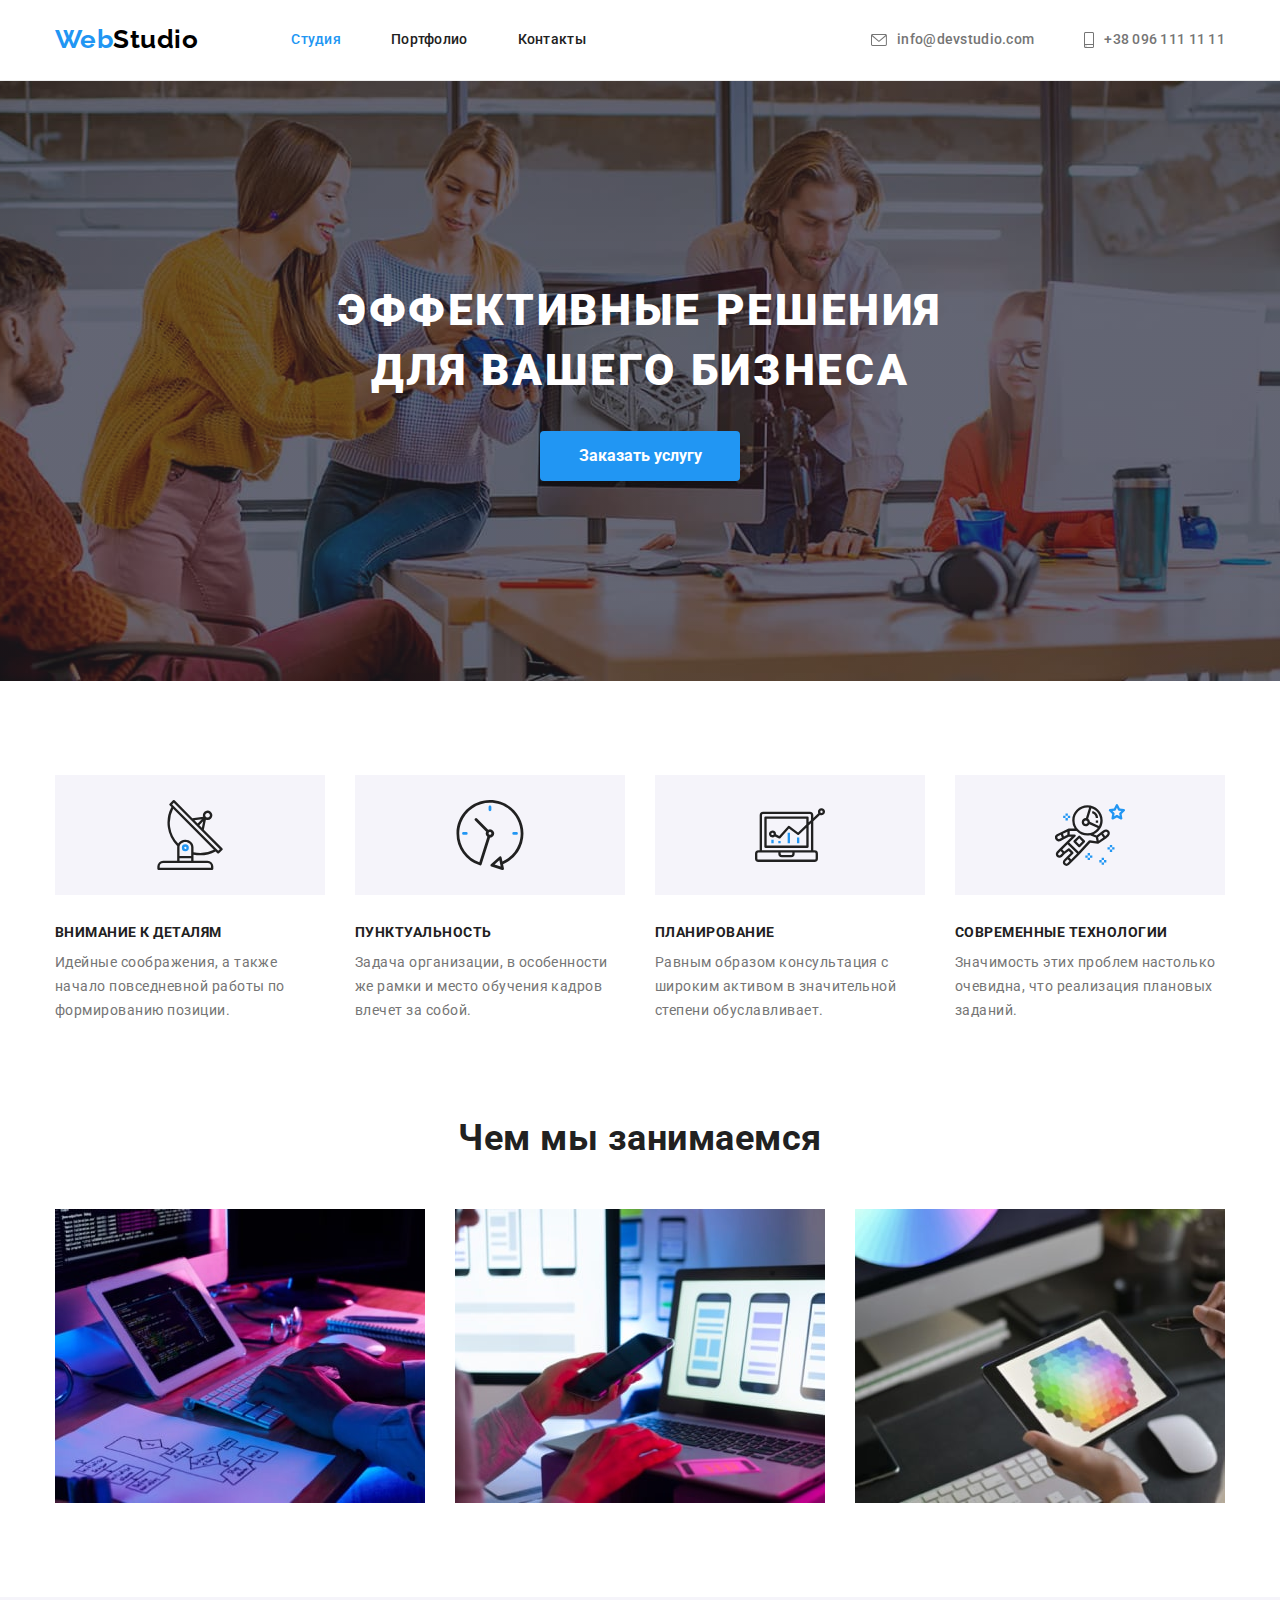
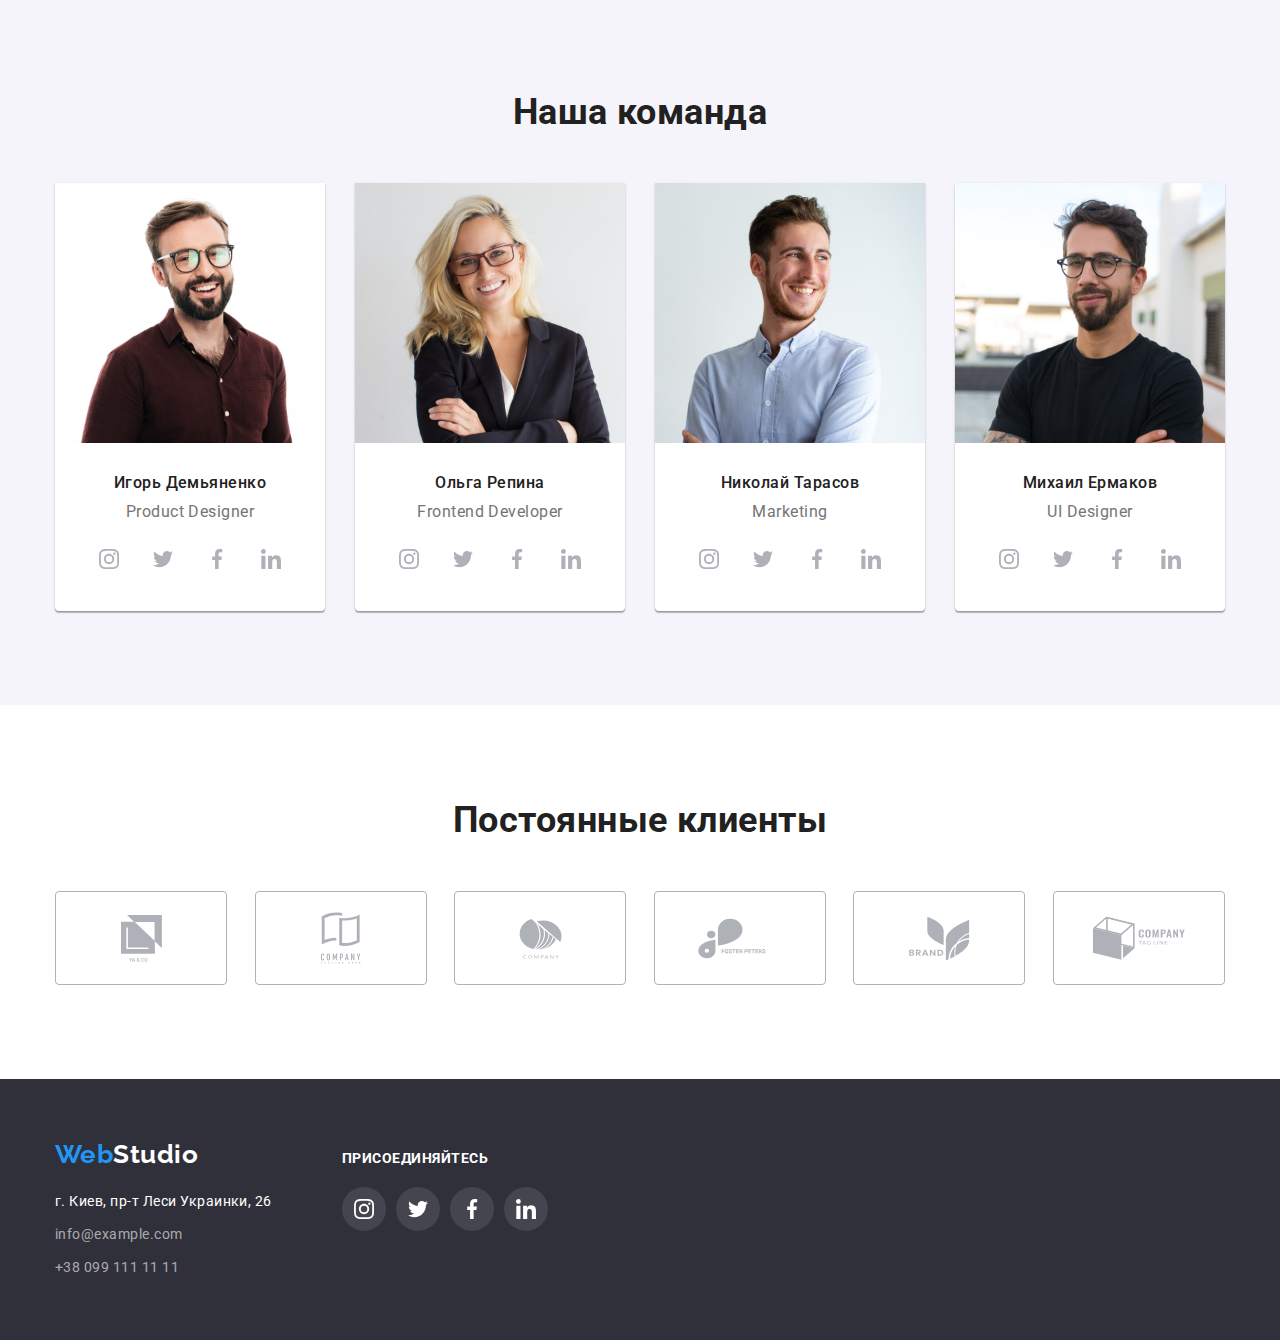
==== index.html @ e4179ab5 "Initial commit" ====
<!DOCTYPE html>
<html lang="ru">
  <head>
    <meta charset="UTF-8" />
    <meta http-equiv="X-UA-Compatible" content="IE=edge" />
    <meta name="viewport" content="width=device-width, initial-scale=1.0" />
    <title>Document</title>
    <link rel="preconnect" href="https://fonts.googleapis.com" />
    <link rel="preconnect" href="https://fonts.gstatic.com" crossorigin />
    <link
      href="https://fonts.googleapis.com/css2?family=Raleway:wght@700&family=Roboto:wght@400;500;700;900&display=swap"
      rel="stylesheet"
    />
    <link
      rel="stylesheet"
      href="https://cdnjs.cloudflare.com/ajax/libs/modern-normalize/1.1.0/modern-normalize.min.css"
    />
    <link rel="stylesheet" href="./css/styles.css" />
  </head>
  <body>
    <header class="page-header">
      <div class="container nav">
        <nav class="main-nav">
          <a class="header-logo logo link" href="./index.html"
            >Web<span class="logo-primary">Studio</span></a
          >
          <ul class="site-nav list">
            <li class="list-item">
              <a class="link current" href="./index.html">Студия</a>
            </li>
            <li class="list-item">
              <a class="link" href="./portfolio.html">Портфолио</a>
            </li>
            <li class="list-item">
              <a class="link" href="">Контакты</a>
            </li>
          </ul>
        </nav>
        <ul class="site-nav list">
          <li class="list-item">
            <a class="link contacts-details" href="mailto:info@devstudio.com">
              <svg class="mail-icon" width="16" height="12">
                <use href="./images/icons.svg#icon-mail"></use></svg
              >info@devstudio.com
            </a>
          </li>
          <li class="list-item">
            <a class="link contacts-details" href="tel:+380961111111">
              <svg class="phone-icon" width="10" height="16">
                <use href="./images/icons.svg#icon-phone"></use></svg
              >+38 096 111 11 11</a
            >
          </li>
        </ul>
      </div>
    </header>
    <main>
      <!-- Герой -->
      <section class="hero">
        <div class="container">
          <h1 class="hero-title">Эффективные решения для вашего бизнеса</h1>
          <button class="button-primary" type="button">Заказать услугу</button>
        </div>
      </section>

      <!-- Особливості -->

      <section class="section">
        <div class="container">
          <h2 class="visually-hidden">Особенности</h2>
          <ul class="feature-list list">
            <li class="section-card">
              <div class="feature-icon-container">
                <svg class="feature-icon" width="70" height="70">
                  <use href="./images/icons.svg#icon-antenna"></use>
                </svg>
              </div>
              <h3 class="title">Внимание к деталям</h3>
              <p class="text">
                Идейные соображения, а также начало повседневной работы по формированию позиции.
              </p>
            </li>
            <li class="section-card">
              <div class="feature-icon-container">
                <svg class="feature-icon" width="70" height="70">
                  <use href="./images/icons.svg#icon-clock"></use>
                </svg>
              </div>
              <h3 class="title">Пунктуальность</h3>
              <p class="text">
                Задача организации, в особенности же рамки и место обучения кадров влечет за собой.
              </p>
            </li>
            <li class="section-card">
              <div class="feature-icon-container">
                <svg class="feature-icon" width="70" height="70">
                  <use href="./images/icons.svg#icon-diagram"></use>
                </svg>
              </div>
              <h3 class="title">Планирование</h3>
              <p class="text">
                Равным образом консультация с широким активом в значительной степени обуславливает.
              </p>
            </li>
            <li class="section-card">
              <div class="feature-icon-container">
                <svg class="feature-icon" width="70" height="70">
                  <use href="./images/icons.svg#icon-astronaut"></use>
                </svg>
              </div>
              <h3 class="title">Современные технологии</h3>
              <p class="text">
                Значимость этих проблем настолько очевидна, что реализация плановых заданий.
              </p>
            </li>
          </ul>
        </div>
      </section>
      <!-- Чим ми займаємося -->
      <section class="section">
        <div class="container">
          <h2 class="section-title">Чем мы занимаемся</h2>
          <ul class="work-list list">
            <li class="section-card">
              <img src="./images/box1.jpg" alt="разработка программного обеспечения" width="370" />
            </li>
            <li class="section-card">
              <img src="./images/box2.jpg" alt="разработка мобильных приложений" width="370" />
            </li>
            <li class="section-card">
              <img src="./images/box3.jpg" alt="дизайн вебсайтов" width="370" />
            </li>
          </ul>
        </div>
      </section>
      <!-- Наша команда -->
      <section class="section team-section">
        <div class="container">
          <h2 class="section-title">Наша команда</h2>
          <ul class="team-list list card">
            <li class="section-card card-set">
              <img src="./images/img1.jpg" alt="фото дизайнера" width="270" />
              <h3 class="title">Игорь Демьяненко</h3>
              <p class="text" lang="en">Product Designer</p>
              <ul class="social-media list">
                <li class="social-media-item">
                  <a
                    class="social-media-link"
                    href=""
                    target="_blank"
                    rel="noopener noreferrer"
                    aria-label="instagram"
                  >
                    <svg class="social-media-icon" width="20" height="20">
                      <use href="./images/icons.svg#icon-instagram"></use>
                    </svg>
                  </a>
                </li>
                <li class="social-media-item">
                  <a
                    class="social-media-link"
                    href=""
                    target="_blank"
                    rel="noopener noreferrer"
                    aria-label="twitter"
                  >
                    <svg class="social-media-icon" width="20" height="20">
                      <use href="./images/icons.svg#icon-twitter"></use>
                    </svg>
                  </a>
                </li>
                <li class="social-media-item">
                  <a
                    class="social-media-link"
                    href=""
                    target="_blank"
                    rel="noopener noreferrer"
                    aria-label="facebook"
                  >
                    <svg class="social-media-icon" width="20" height="20">
                      <use href="./images/icons.svg#icon-facebook"></use>
                    </svg>
                  </a>
                </li>
                <li class="social-media-item">
                  <a
                    class="social-media-link"
                    href=""
                    target="_blank"
                    rel="noopener noreferrer"
                    aria-label="linkedin"
                  >
                    <svg class="social-media-icon" width="20" height="20">
                      <use href="./images/icons.svg#icon-linkedin"></use>
                    </svg>
                  </a>
                </li>
              </ul>
            </li>
            <li class="section-card card-set">
              <img src="./images/img2.jpg" alt="фото фронтенд-разработчика" width="270" />
              <h3 class="title">Ольга Репина</h3>
              <p class="text" lang="en">Frontend Developer</p>
              <ul class="social-media list">
                <li class="social-media-item">
                  <a
                    class="social-media-link"
                    href=""
                    target="_blank"
                    rel="noopener noreferrer"
                    aria-label="instagram"
                  >
                    <svg class="social-media-icon" width="20" height="20">
                      <use href="./images/icons.svg#icon-instagram"></use>
                    </svg>
                  </a>
                </li>
                <li class="social-media-item">
                  <a
                    class="social-media-link"
                    href=""
                    target="_blank"
                    rel="noopener noreferrer"
                    aria-label="twitter"
                  >
                    <svg class="social-media-icon" width="20" height="20">
                      <use href="./images/icons.svg#icon-twitter"></use>
                    </svg>
                  </a>
                </li>
                <li class="social-media-item">
                  <a
                    class="social-media-link"
                    href=""
                    target="_blank"
                    rel="noopener noreferrer"
                    aria-label="facebook"
                  >
                    <svg class="social-media-icon" width="20" height="20">
                      <use href="./images/icons.svg#icon-facebook"></use>
                    </svg>
                  </a>
                </li>
                <li class="social-media-item">
                  <a
                    class="social-media-link"
                    href=""
                    target="_blank"
                    rel="noopener noreferrer"
                    aria-label="linkedin"
                  >
                    <svg class="social-media-icon" width="20" height="20">
                      <use href="./images/icons.svg#icon-linkedin"></use>
                    </svg>
                  </a>
                </li>
              </ul>
            </li>
            <li class="section-card card-set">
              <img src="./images/img3.jpg" alt="фото маркетолога" width="270" />
              <h3 class="title">Николай Тарасов</h3>
              <p class="text" lang="en">Marketing</p>
              <ul class="social-media list">
                <li class="social-media-item">
                  <a
                    class="social-media-link"
                    href=""
                    target="_blank"
                    rel="noopener noreferrer"
                    aria-label="instagram"
                  >
                    <svg class="social-media-icon" width="20" height="20">
                      <use href="./images/icons.svg#icon-instagram"></use>
                    </svg>
                  </a>
                </li>
                <li class="social-media-item">
                  <a
                    class="social-media-link"
                    href=""
                    target="_blank"
                    rel="noopener noreferrer"
                    aria-label="twitter"
                  >
                    <svg class="social-media-icon" width="20" height="20">
                      <use href="./images/icons.svg#icon-twitter"></use>
                    </svg>
                  </a>
                </li>
                <li class="social-media-item">
                  <a
                    class="social-media-link"
                    href=""
                    target="_blank"
                    rel="noopener noreferrer"
                    aria-label="facebook"
                  >
                    <svg class="social-media-icon" width="20" height="20">
                      <use href="./images/icons.svg#icon-facebook"></use>
                    </svg>
                  </a>
                </li>
                <li class="social-media-item">
                  <a
                    class="social-media-link"
                    href=""
                    target="_blank"
                    rel="noopener noreferrer"
                    aria-label="linkedin"
                  >
                    <svg class="social-media-icon" width="20" height="20">
                      <use href="./images/icons.svg#icon-linkedin"></use>
                    </svg>
                  </a>
                </li>
              </ul>
            </li>
            <li class="section-card card-set">
              <img
                src="./images/img4.jpg"
                alt="фото дизайнера пользовательского интерфейса"
                width="270"
              />
              <h3 class="title">Михаил Ермаков</h3>
              <p class="text" lang="en">UI Designer</p>
              <ul class="social-media list">
                <li class="social-media-item">
                  <a
                    class="social-media-link"
                    href=""
                    target="_blank"
                    rel="noopener noreferrer"
                    aria-label="instagram"
                  >
                    <svg class="social-media-icon" width="20" height="20">
                      <use href="./images/icons.svg#icon-instagram"></use>
                    </svg>
                  </a>
                </li>
                <li class="social-media-item">
                  <a
                    class="social-media-link"
                    href=""
                    target="_blank"
                    rel="noopener noreferrer"
                    aria-label="twitter"
                  >
                    <svg class="social-media-icon" width="20" height="20">
                      <use href="./images/icons.svg#icon-twitter"></use>
                    </svg>
                  </a>
                </li>
                <li class="social-media-item">
                  <a
                    class="social-media-link"
                    href=""
                    target="_blank"
                    rel="noopener noreferrer"
                    aria-label="facebook"
                  >
                    <svg class="social-media-icon" width="20" height="20">
                      <use href="./images/icons.svg#icon-facebook"></use>
                    </svg>
                  </a>
                </li>
                <li class="social-media-item">
                  <a
                    class="social-media-link"
                    href=""
                    target="_blank"
                    rel="noopener noreferrer"
                    aria-label="linkedin"
                  >
                    <svg class="social-media-icon" width="20" height="20">
                      <use href="./images/icons.svg#icon-linkedin"></use>
                    </svg>
                  </a>
                </li>
              </ul>
            </li>
          </ul>
        </div>
      </section>
      <!-- Постійні клієнти -->
      <section class="section">
        <div class="container">
          <h2 class="section-title">Постоянные клиенты</h2>
          <ul class="client-list list">
            <li class="client-group">
              <a
                class="client-link"
                href=""
                target="_blank"
                rel="noopener noreferrer"
                aria-label="first client"
              >
                <svg class="client-icon" width="41" height="47">
                  <use href="./images/icons.svg#icon-group"></use>
                </svg>
              </a>
            </li>
            <li class="client-group">
              <a
                class="client-link"
                href=""
                target="_blank"
                rel="noopener noreferrer"
                aria-label="first client"
              >
                <svg class="client-icon" width="40" height="52">
                  <use href="./images/icons.svg#icon-group-1"></use>
                </svg>
              </a>
            </li>
            <li class="client-group">
              <a
                class="client-link"
                href=""
                target="_blank"
                rel="noopener noreferrer"
                aria-label="first client"
              >
                <svg class="client-icon" width="43" height="41">
                  <use href="./images/icons.svg#icon-group-2"></use>
                </svg>
              </a>
            </li>
            <li class="client-group">
              <a
                class="client-link"
                href=""
                target="_blank"
                rel="noopener noreferrer"
                aria-label="first client"
              >
                <svg class="client-icon" width="84" height="41">
                  <use href="./images/icons.svg#icon-group-3"></use>
                </svg>
              </a>
            </li>
            <li class="client-group">
              <a
                class="client-link"
                href=""
                target="_blank"
                rel="noopener noreferrer"
                aria-label="first client"
              >
                <svg class="client-icon" width="63" height="45">
                  <use href="./images/icons.svg#icon-group-4"></use>
                </svg>
              </a>
            </li>
            <li class="client-group">
              <a
                class="client-link"
                href=""
                target="_blank"
                rel="noopener noreferrer"
                aria-label="first client"
              >
                <svg class="client-icon" width="94" height="44">
                  <use href="./images/icons.svg#icon-group-5"></use>
                </svg>
              </a>
            </li>
          </ul>
        </div>
      </section>
    </main>
    <footer class="contacts">
      <div class="container">
        <div class="contacts-group">
          <div class="contacts-adress">
            <a class="logo link" href="./index.html"
              >Web<span class="logo-secondary">Studio</span></a
            >
            <address class="contacts-list">
              <ul class="list">
                <li class="list-item">
                  <a class="address-link link" href="">г. Киев, пр-т Леси Украинки, 26</a>
                </li>
                <li class="list-item">
                  <a class="contacts-details link" href="mailto:info@example.com"
                    >info@example.com</a
                  >
                </li>
                <li class="list-item">
                  <a class="contacts-details link" href="tel:+380991111111">+38 099 111 11 11</a>
                </li>
              </ul>
            </address>
          </div>
          <div class="contacts-media">
            <p class="contacts-media-text">присоединяйтесь</p>
            <ul class="contacts-social-media list">
              <li class="social-media-item">
                <a
                  class="contacts-media-link"
                  href=""
                  target="_blank"
                  rel="noopener noreferrer"
                  aria-label="instagram"
                >
                  <svg class="contacts-media-icon" width="20" height="20">
                    <use href="./images/icons.svg#icon-instagram"></use>
                  </svg>
                </a>
              </li>
              <li class="social-media-item">
                <a
                  class="contacts-media-link"
                  href=""
                  target="_blank"
                  rel="noopener noreferrer"
                  aria-label="twitter"
                >
                  <svg class="contacts-media-icon" width="20" height="20">
                    <use href="./images/icons.svg#icon-twitter"></use>
                  </svg>
                </a>
              </li>
              <li class="social-media-item">
                <a
                  class="contacts-media-link"
                  href=""
                  target="_blank"
                  rel="noopener noreferrer"
                  aria-label="facebook"
                >
                  <svg class="contacts-media-icon" width="20" height="20">
                    <use href="./images/icons.svg#icon-facebook"></use>
                  </svg>
                </a>
              </li>
              <li class="social-media-item">
                <a
                  class="contacts-media-link"
                  href=""
                  target="_blank"
                  rel="noopener noreferrer"
                  aria-label="linkedin"
                >
                  <svg class="contacts-media-icon" width="20" height="20">
                    <use href="./images/icons.svg#icon-linkedin"></use>
                  </svg>
                </a>
              </li>
            </ul>
          </div>
        </div>
      </div>
    </footer>
  </body>
</html>
---- css/styles.css ----
:root {
  --primary-text-color: #757575;
  --first-logo-color: #000000;
  --title-text-color: #212121;
  --accent-color: #2196f3;
  --title-bg-color: #2f303a;
  --bg-image: #c4c4c4;
  --primary-bg-color: #f5f4fa;
  --primary-white-color: #ffffff;
  --contacts-color: rgba(255, 255, 255, 0.6);
  --border-color: #eeeeee;
  --container-color: #ececec;
  --icon-color: #afb1b8;
  --item: 3;
  --indent: 30px;
}
body {
  color: var(--primary-text-color);

  font-family: Roboto, sans-serif;
  letter-spacing: 0.03em;
}
img {
  display: block;
  max-width: 100%;
  height: auto;
}
/* common styles */

.container {
  width: 1200px;
  margin: 0 auto;
  padding: 0 15px;
}
h1,
h2,
h3,
p {
  margin: 0;
}

.list {
  margin: 0;
  padding: 0;
  list-style: none;
}
.link {
  text-decoration: none;
}
.visually-hidden {
  position: absolute;
  white-space: nowrap;
  width: 1px;
  height: 1px;
  overflow: hidden;
  border: 0;
  padding: 0;
  clip: rect(0 0 0 0);
  clip-path: inset(50%);
  margin: -1px;
}
.card {
  display: flex;
  flex-wrap: wrap;
  margin: calc(-1 * var(--indent) / 2);
}
.card-set {
  flex-basis: calc((100% - var(--indent) * var(--item)) / var(--item));
  margin: calc(var(--indent) / 2);
}
/* index.html */

.page-header {
  border-bottom: 1px solid var(--container-color);
}
.nav {
  display: flex;
  align-items: center;
}
.nav > .site-nav {
  margin-left: auto;
}
.main-nav {
  display: flex;
  align-items: center;
}
.logo {
  color: var(--accent-color);

  font-family: 'Raleway';
  font-weight: 700;
  font-size: 26px;
  line-height: 1.19;
}
.header-logo {
  margin-right: 93px;
  padding-top: 24px;
  padding-bottom: 25px;
}
.logo-primary {
  color: var(--first-logo-color);
}
.site-nav.list {
  display: flex;
}
.site-nav .list-item:not(:last-child) {
  margin-right: 50px;
}
.site-nav .link {
  display: flex;
  justify-content: center;
  align-items: center;

  padding-top: 32px;
  padding-bottom: 32px;

  color: var(--title-text-color);

  font-weight: 500;
  font-size: 14px;
  line-height: 1.14;
  letter-spacing: 0.02em;
}
.site-nav .contacts-details {
  color: var(--primary-text-color);
}
.mail-icon,
.phone-icon {
  margin-right: 10px;
  fill: currentColor;
}
.site-nav .link:hover,
.site-nav .link:focus {
  color: var(--accent-color);
}
.site-nav .link.current {
  color: var(--accent-color);
}

/* Hero */

.hero {
  max-width: 1600px;
  height: 600px;
  margin-right: auto;
  margin-left: auto;
  padding-top: 200px;
  padding-bottom: 200px;

  background-color: var(--bg-image);
  background-image: linear-gradient(rgba(47, 48, 58, 0.4), rgba(47, 48, 58, 0.4)),
    url('../images/img-hero.jpg');
  background-position: center;
}
.hero-title {
  max-width: 696px;
  margin: 0 auto 30px;

  color: var(--primary-white-color);

  font-weight: 900;
  font-size: 44px;
  line-height: 1.36;
  letter-spacing: 0.06em;
  text-transform: uppercase;
  text-align: center;
}
.button-primary {
  display: block;
  margin: 0 auto;

  border-radius: 4px;
  border: none;
  min-width: 200px;
  padding: 10px 32px;
  box-shadow: 0px 4px 4px rgba(0, 0, 0, 0.15);

  color: var(--primary-white-color);
  background-color: var(--accent-color);

  font-family: inherit;
  font-weight: 700;
  font-size: 16px;
  line-height: 1.88;
  cursor: pointer;
}
.button-primary:hover,
.button-primary:focus {
  color: var(--contacts-color);
}

/* Features */

.feature-list.list {
  display: flex;
}
.feature-list > .section-card:not(:last-child) {
  margin-right: 30px;
}
.feature-icon-container {
  width: 270px;
  height: 120px;
  display: flex;
  justify-content: center;
  align-items: center;

  margin-bottom: 30px;

  background-color: var(--primary-bg-color);
}
.feature-list .title {
  margin-bottom: 10px;

  color: var(--title-text-color);

  font-size: 14px;
  line-height: 1.14;
  text-transform: uppercase;
}
.feature-list .text {
  font-size: 14px;
  line-height: 1.71;
}

/* Section */

.section {
  padding-top: 94px;
  padding-bottom: 94px;
}
.section:nth-of-type(3n) {
  padding-top: 0;
}
.work-list > .section-card:not(:last-child) {
  margin-right: 30px;
}
.section-title {
  margin-bottom: 50px;

  color: var(--title-text-color);

  font-size: 36px;
  line-height: 1.17;
  text-align: center;
}
.work-list {
  display: flex;
}

/* Our Team */

.team-section {
  background-color: var(--primary-bg-color);
}
.team-list {
  --item: 4;
}
.team-list .section-card {
  border-radius: 0px 0px 4px 4px;
  box-shadow: 0px 1px 3px rgba(0, 0, 0, 0.12), 0px 1px 1px rgba(0, 0, 0, 0.14),
    0px 2px 1px rgba(0, 0, 0, 0.2);

  background-color: var(--primary-white-color);

  text-align: center;
}
.team-list .title {
  margin-top: 30px;
  margin-bottom: 10px;

  color: var(--title-text-color);

  font-weight: 500;
  font-size: 16px;
  line-height: 1.19;
}
.team-list .text {
  margin-bottom: 16px;

  font-size: 16px;
  line-height: 1.19;
}
.social-media {
  display: flex;
  justify-content: center;

  padding-bottom: 30px;
}
.social-media-item:not(:last-child) {
  margin-right: 10px;
}
.social-media-link {
  display: flex;
  justify-content: center;
  align-items: center;

  width: 44px;
  height: 44px;
  background-color: var(--primary-white-color);
  color: var(--icon-color);
  border-radius: 50%;
}
.social-media-link:hover,
.social-media-link:focus {
  color: var(--primary-white-color);
  background-color: var(--accent-color);
}
.social-media-icon {
  fill: currentColor;
}

/* Clients */

.client-list {
  display: flex;
  align-items: center;
  justify-content: space-between;
}
.client-group {
  border: 1px solid var(--icon-color);
  border-radius: 4px;
}
.client-link {
  display: flex;
  justify-content: center;
  align-items: center;

  width: 170px;
  height: 92px;
  color: var(--icon-color);
}
.client-icon {
  fill: currentColor;
}
.client-group:hover,
.client-group:focus {
  border: 1px solid var(--accent-color);
}
.client-link:hover .client-icon,
.client-link:focus .client-icon {
  fill: var(--accent-color);
}

/* Contacts */

.contacts {
  padding-top: 60px;
  padding-bottom: 60px;
  background-color: var(--title-bg-color);
}
.contacts-group {
  display: inline-flex;
  align-items: baseline;
}
.contacts-adress {
  margin-right: 70px;
}
.contacts-media-text {
  margin-bottom: 20px;

  font-weight: 700;
  font-size: 14px;
  line-height: 1.14;
  text-transform: uppercase;

  color: var(--primary-white-color);
}
.contacts-social-media {
  display: flex;
  justify-content: center;
}
.contacts-media-link {
  display: flex;
  justify-content: center;
  align-items: center;

  width: 44px;
  height: 44px;
  background-color: rgba(255, 255, 255, 0.1);
  color: var(--primary-white-color);
  border-radius: 50%;
}
.contacts-media-link:hover,
.contacts-media-link:focus {
  color: var(--primary-white-color);
  background-color: var(--accent-color);
}
.contacts-media-icon {
  fill: currentColor;
}
.logo-secondary {
  color: var(--primary-white-color);
}

.contacts-list {
  margin-top: 20px;
}
.contacts-list .list-item:not(:last-child) {
  margin-bottom: 9px;
}
.contacts .address-link {
  color: var(--primary-white-color);

  font-style: normal;
  font-size: 14px;
  line-height: 1.71;
}

.contacts .contacts-details {
  color: var(--contacts-color);
  font-style: normal;
  font-size: 14px;
  line-height: 1.71;
}

.contacts .contacts-details:hover,
.contacts .address-link:hover,
.contacts .contacts-details:focus,
.contacts .address-link:focus {
  color: var(--accent-color);
}

/* Portfolio */

/* Buttons */
.section-btn {
  display: flex;
  margin-right: auto;
  margin-left: auto;
  margin-bottom: 50px;
}
.section-btn > .list-btn:not(:last-child) {
  margin-right: 8px;
}
.section-btn > .list-btn:first-child {
  margin-left: auto;
}
.section-btn > .list-btn:last-child {
  margin-right: auto;
}
.button {
  border-radius: 4px;
  border: none;
  padding: 6px 22px;

  color: var(--title-text-color);
  background-color: var(--primary-bg-color);

  font-family: inherit;
  font-weight: 500;
  font-size: 16px;
  line-height: 1.63;
  text-align: center;
  cursor: pointer;
}
.button:hover,
.button:focus {
  color: var(--primary-white-color);
  background-color: var(--accent-color);
  box-shadow: 0px 4px 4px rgba(0, 0, 0, 0.25);
}
.current-button {
  background-color: var(--accent-color);
  color: var(--primary-white-color);
}
/* Exemples */

.exemples .item {
  display: block;
}
.exemples .item:hover,
.exemples .item:focus {
  box-shadow: 0px 1px 1px rgba(0, 0, 0, 0.12), 0px 4px 4px rgba(0, 0, 0, 0.06),
    1px 4px 6px rgba(0, 0, 0, 0.16);
}
.exemples-content {
  padding: 20px 24px;

  border: 1px solid var(--border-color);
  border-top: none;
}
.exemples .title {
  margin-bottom: 4px;

  color: var(--title-text-color);

  font-size: 18px;
  line-height: 2;
  letter-spacing: 0.06em;
}
.exemples .title:hover,
.exemples .text:hover {
  color: var(--accent-color);
}
.exemples .text {
  color: var(--primary-text-color);

  font-size: 16px;
  line-height: 1.88;
}
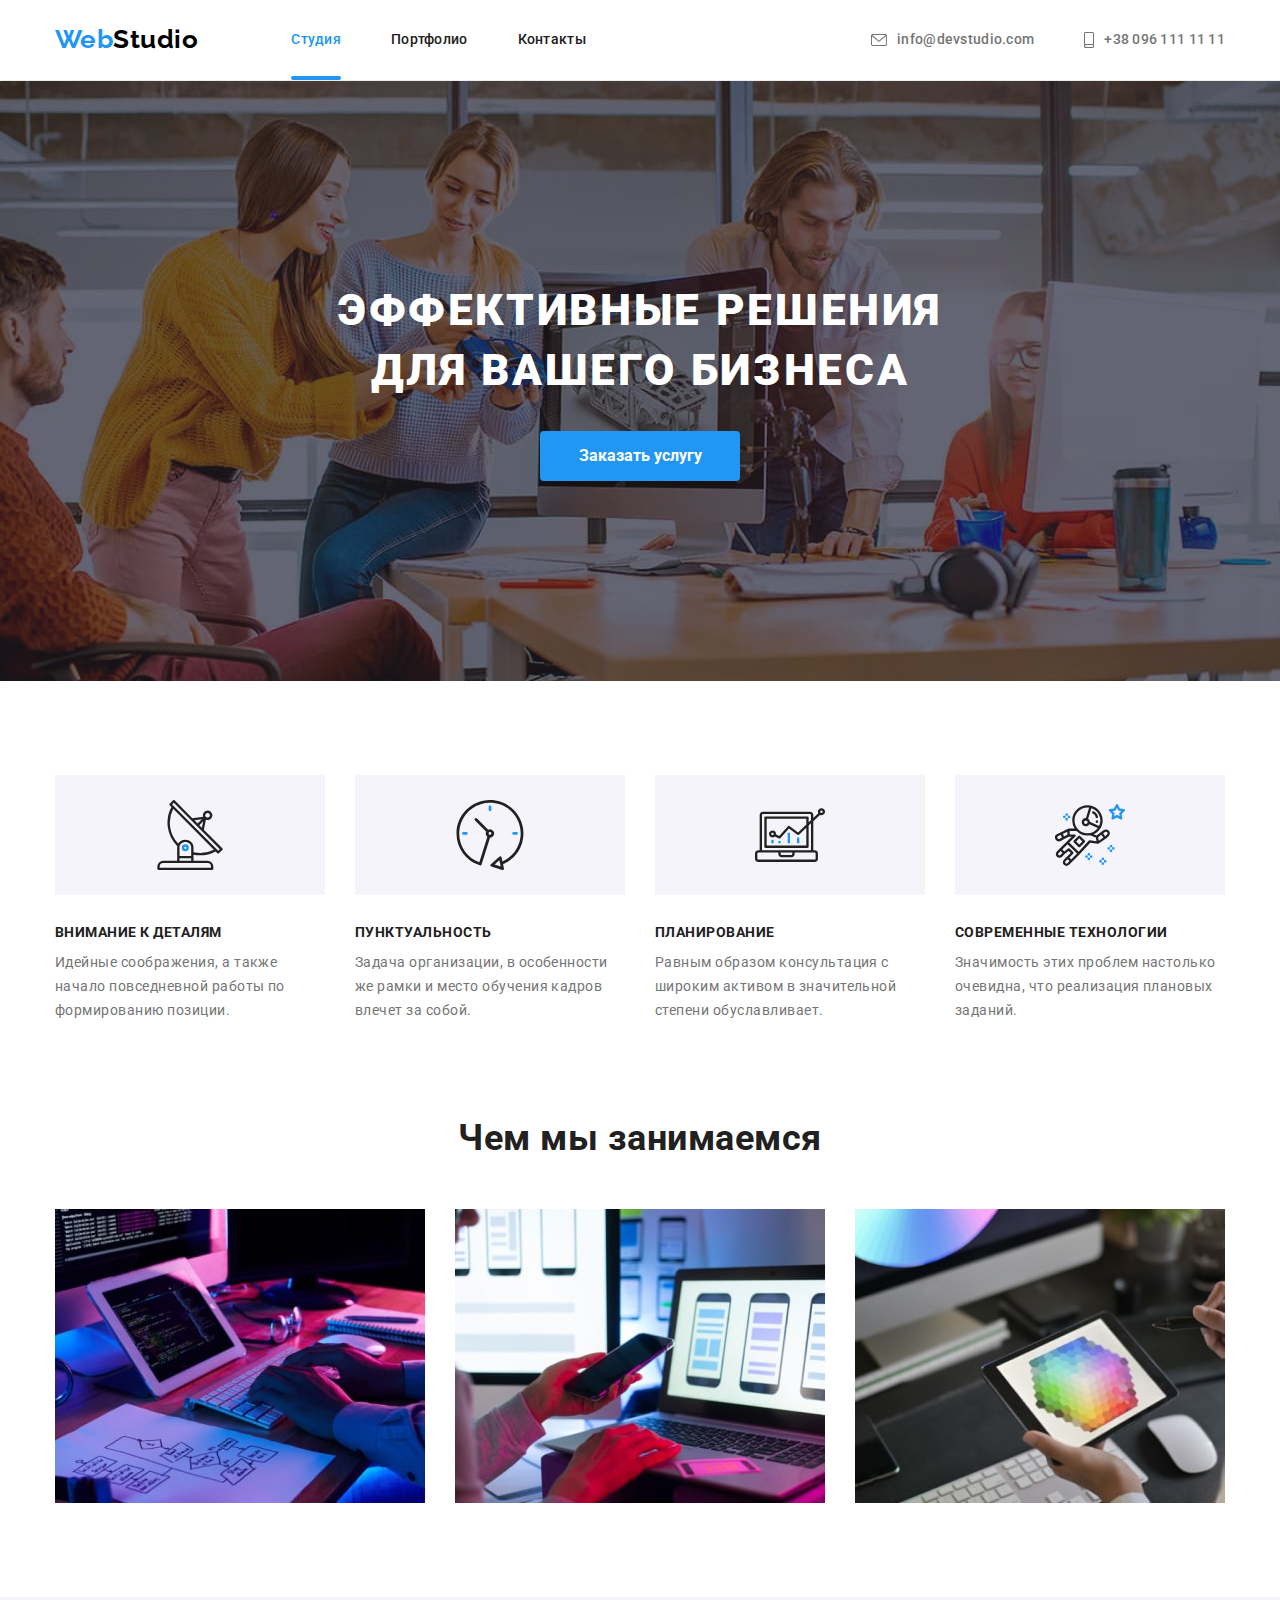
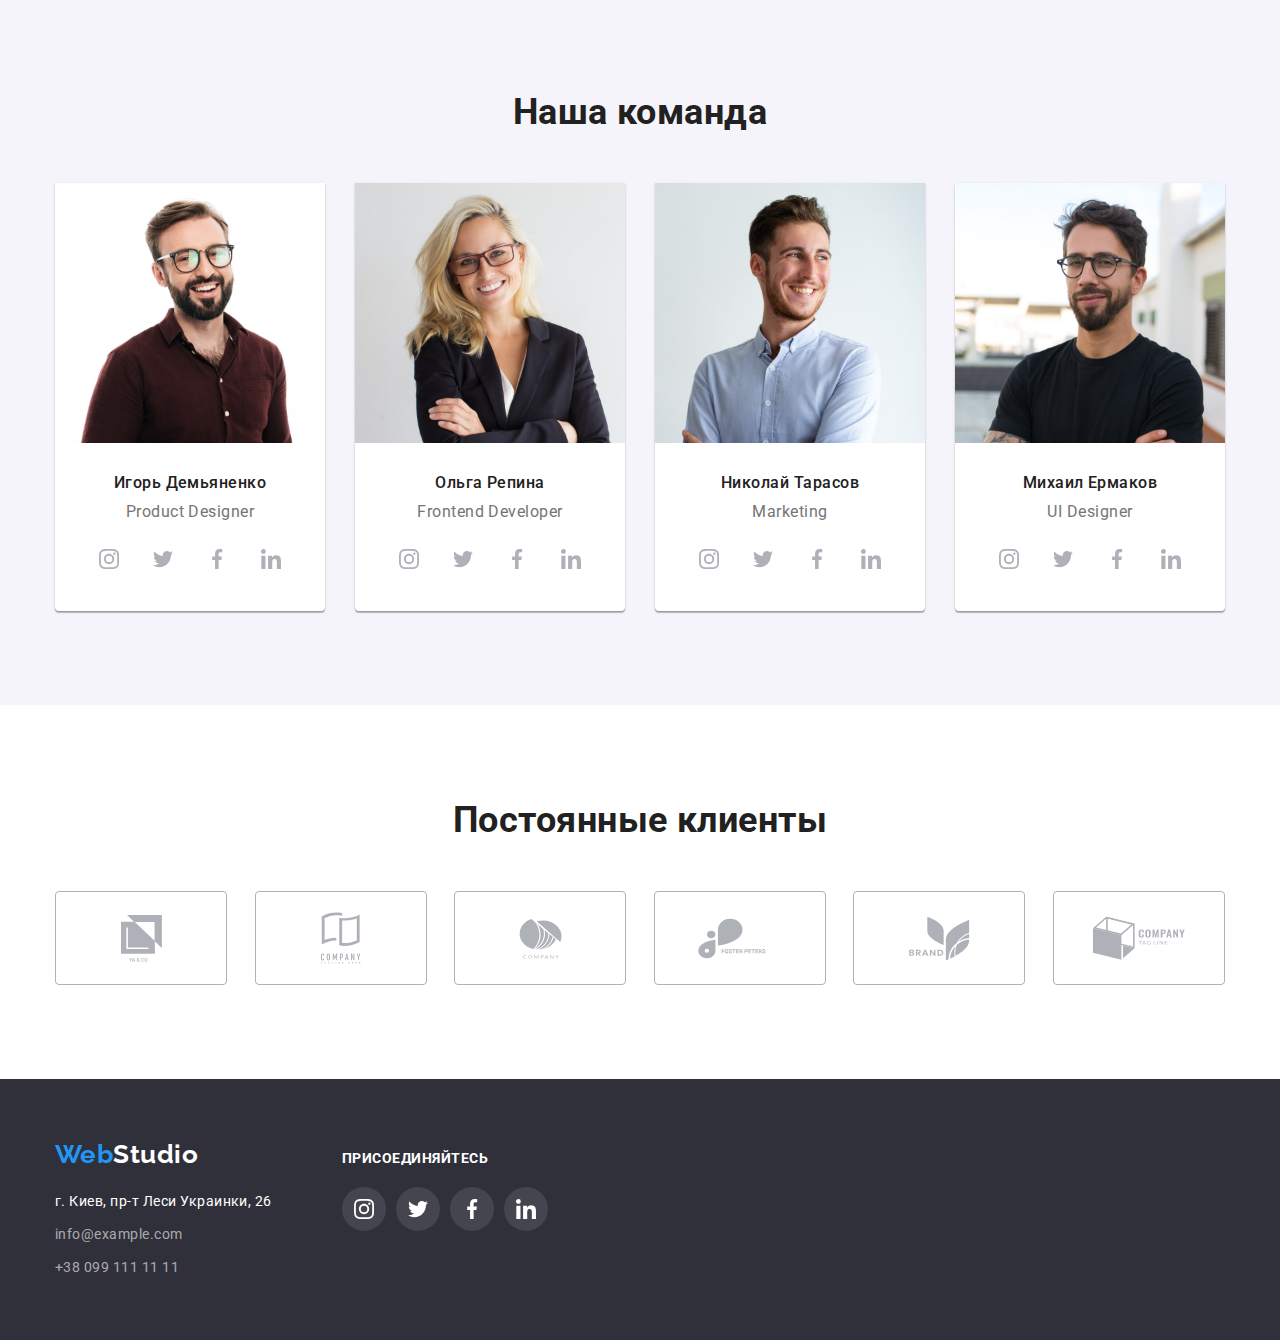
==== commit 7bfd4187: "add line in link" ====
--- a/index.html
+++ b/index.html
@@ -26,7 +26,7 @@
           >
           <ul class="site-nav list">
             <li class="list-item">
-              <a class="link current" href="./index.html">Студия</a>
+              <a class="link current is-active" href="./index.html">Студия</a>
             </li>
             <li class="list-item">
               <a class="link" href="./portfolio.html">Портфолио</a>
--- a/css/styles.css
+++ b/css/styles.css
@@ -106,7 +106,19 @@
 .site-nav .list-item:not(:last-child) {
   margin-right: 50px;
 }
+.link.is-active::after {
+  position: absolute;
+  content: '';
+  bottom: 0;
+  left: 0;
+
+  width: 100%;
+  height: 4px;
+  border-radius: 2px;
+  background-color: var(--accent-color);
+}
 .site-nav .link {
+  position: relative;
   display: flex;
   justify-content: center;
   align-items: center;
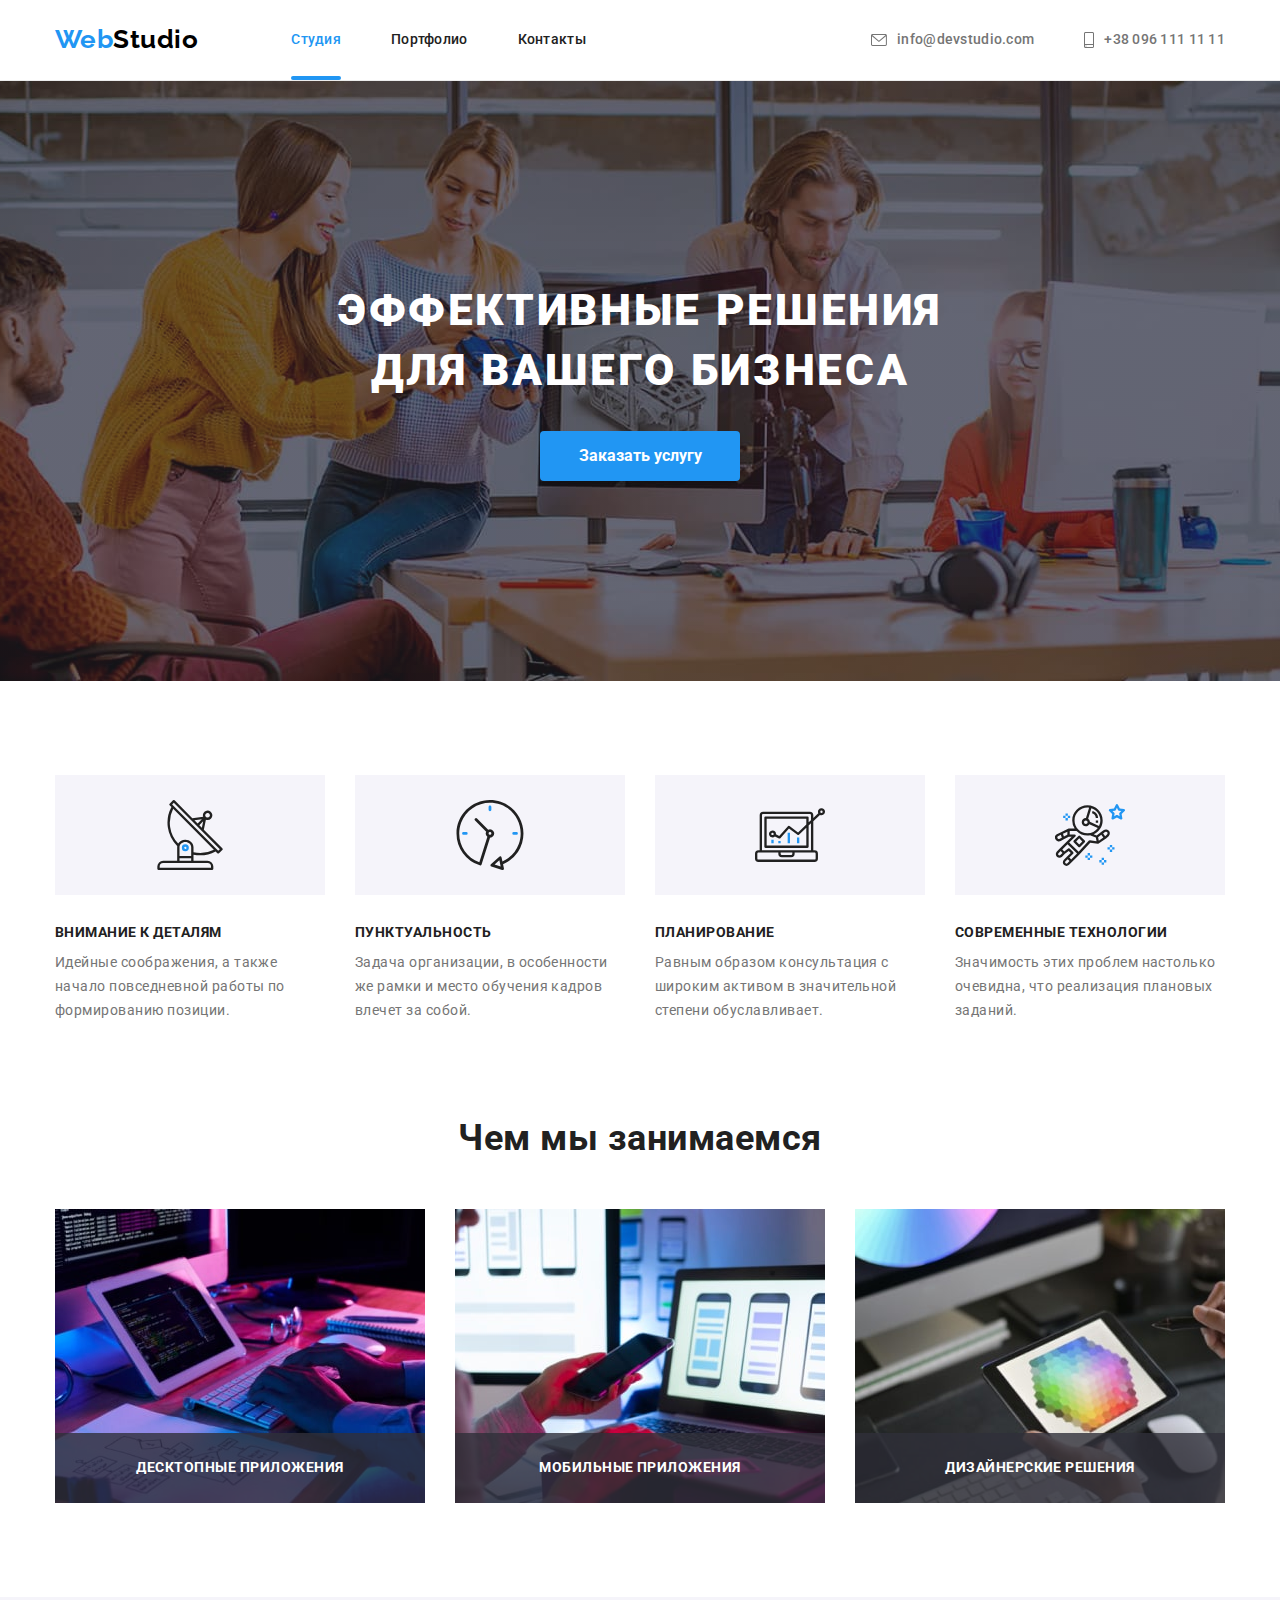
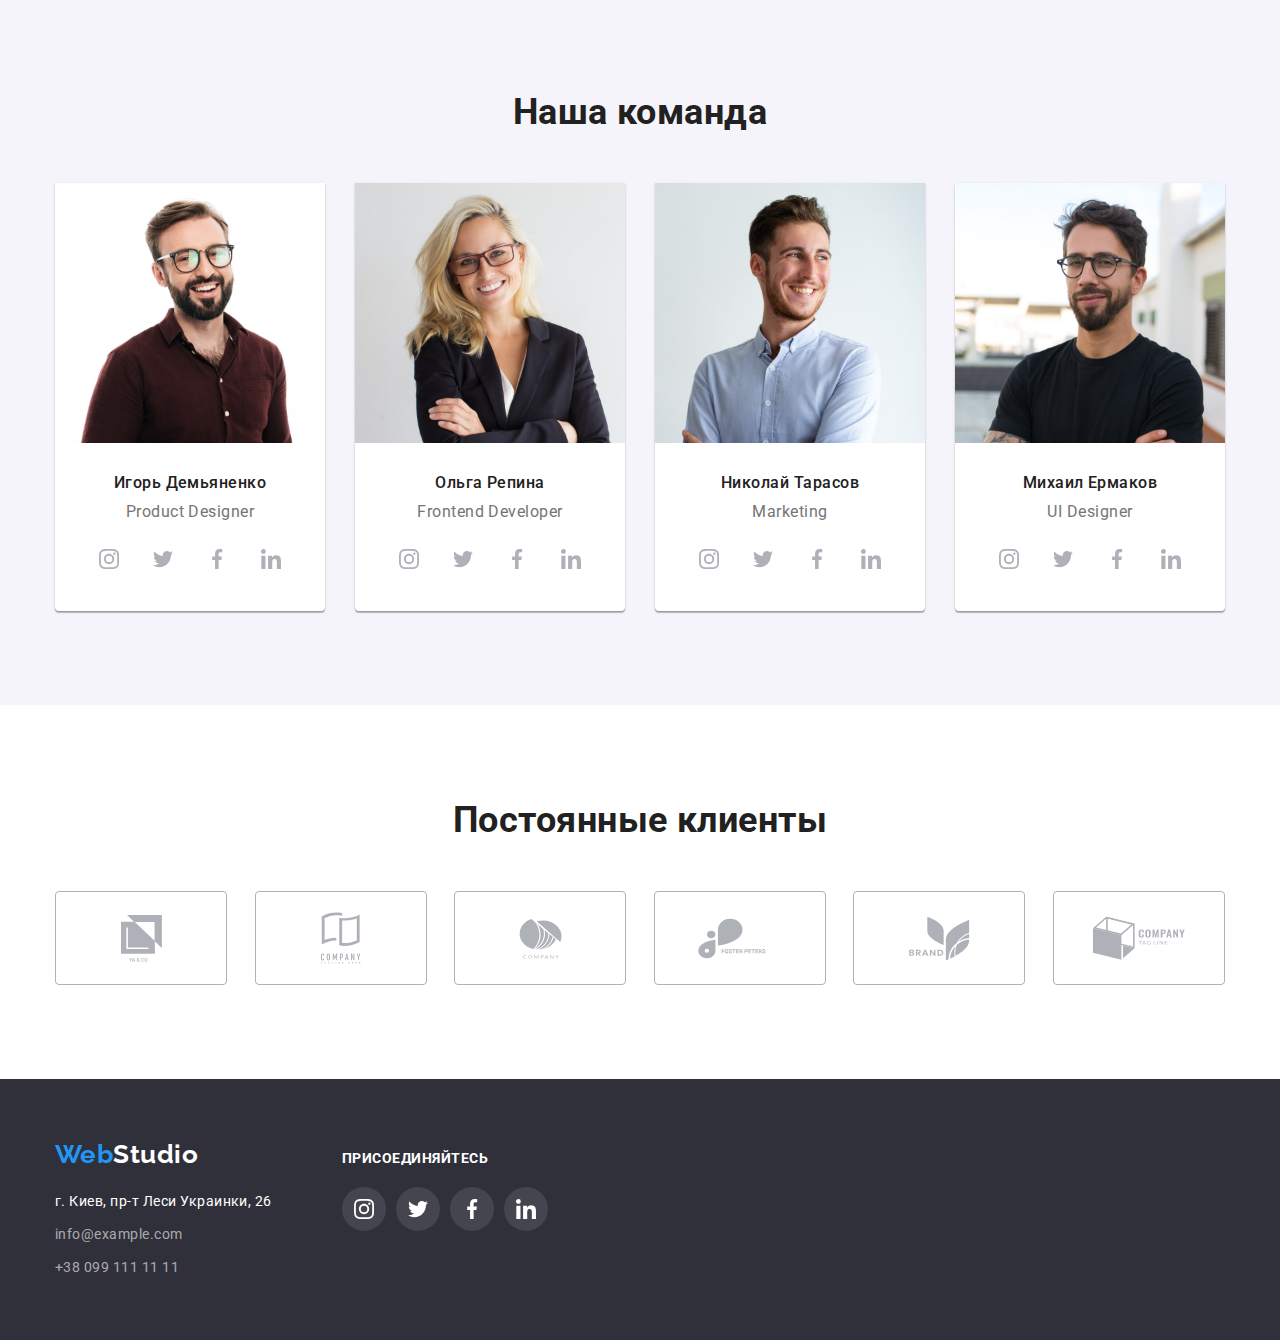
==== commit 15f1dea9: "add modal window, overlay, animation" ====
--- a/index.html
+++ b/index.html
@@ -17,7 +17,7 @@
     />
     <link rel="stylesheet" href="./css/styles.css" />
   </head>
-  <body>
+  <body data-body>
     <header class="page-header">
       <div class="container nav">
         <nav class="main-nav">
@@ -59,7 +59,7 @@
       <section class="hero">
         <div class="container">
           <h1 class="hero-title">Эффективные решения для вашего бизнеса</h1>
-          <button class="button-primary" type="button">Заказать услугу</button>
+          <button class="button-primary" type="button" data-modal-open>Заказать услугу</button>
         </div>
       </section>
 
@@ -123,12 +123,21 @@
           <ul class="work-list list">
             <li class="section-card">
               <img src="./images/box1.jpg" alt="разработка программного обеспечения" width="370" />
+              <div class="section-card-content">
+                <p class="section-card-text">Десктопные приложения</p>
+              </div>
             </li>
             <li class="section-card">
               <img src="./images/box2.jpg" alt="разработка мобильных приложений" width="370" />
+              <div class="section-card-content">
+                <p class="section-card-text">Мобильные приложения</p>
+              </div>
             </li>
             <li class="section-card">
               <img src="./images/box3.jpg" alt="дизайн вебсайтов" width="370" />
+              <div class="section-card-content">
+                <p class="section-card-text">Дизайнерские решения</p>
+              </div>
             </li>
           </ul>
         </div>
@@ -551,5 +560,15 @@
         </div>
       </div>
     </footer>
+    <div class="backdrop is-hidden" data-modal>
+      <div class="modal">
+        <button class="modal-close" data-modal-close>
+          <svg class="close-icon" width="18" height="18">
+            <use href="./images/icons.svg#icon-close-black-18dp-2-1"></use>
+          </svg>
+        </div>
+      </div>
+    </div>
+    <script src="./js/modal.js"></script>
   </body>
 </html>
--- a/css/styles.css
+++ b/css/styles.css
@@ -10,9 +10,12 @@
   --contacts-color: rgba(255, 255, 255, 0.6);
   --border-color: #eeeeee;
   --container-color: #ececec;
+  --overlay-color: rgba(33, 150, 243, 0.9);
+  --modal-bg-color: rgba(0, 0, 0, 0.1);
   --icon-color: #afb1b8;
   --item: 3;
   --indent: 30px;
+  --anim-slow: 250ms cubic-bezier(0.4, 0, 0.2, 1);
 }
 body {
   color: var(--primary-text-color);
@@ -27,6 +30,9 @@
 }
 /* common styles */
 
+.no-scroll {
+  overflow: hidden;
+}
 .container {
   width: 1200px;
   margin: 0 auto;
@@ -132,6 +138,8 @@
   font-size: 14px;
   line-height: 1.14;
   letter-spacing: 0.02em;
+
+  transition: color var(--anim-slow);
 }
 .site-nav .contacts-details {
   color: var(--primary-text-color);
@@ -195,6 +203,8 @@
   font-size: 16px;
   line-height: 1.88;
   cursor: pointer;
+
+  transition: color var(--anim-slow);
 }
 .button-primary:hover,
 .button-primary:focus {
@@ -257,6 +267,29 @@
 }
 .work-list {
   display: flex;
+}
+.work-list .section-card {
+  position: relative;
+}
+.section-card-content {
+  position: absolute;
+  left: 0;
+  bottom: 0;
+
+  display: flex;
+  justify-content: center;
+  align-items: center;
+
+  width: 100%;
+  height: 70px;
+  background-color: rgba(47, 48, 58, 0.8);
+}
+.section-card-text {
+  font-weight: 700;
+  font-size: 14px;
+  line-height: 1.14;
+  text-transform: uppercase;
+  color: var(--primary-white-color);
 }
 
 /* Our Team */
@@ -311,6 +344,8 @@
   background-color: var(--primary-white-color);
   color: var(--icon-color);
   border-radius: 50%;
+
+  transition: color var(--anim-slow), background-color var(--anim-slow);
 }
 .social-media-link:hover,
 .social-media-link:focus {
@@ -331,6 +366,8 @@
 .client-group {
   border: 1px solid var(--icon-color);
   border-radius: 4px;
+
+  transition: border var(--anim-slow);
 }
 .client-link {
   display: flex;
@@ -343,6 +380,8 @@
 }
 .client-icon {
   fill: currentColor;
+
+  transition: fill var(--anim-slow);
 }
 .client-group:hover,
 .client-group:focus {
@@ -391,6 +430,8 @@
   background-color: rgba(255, 255, 255, 0.1);
   color: var(--primary-white-color);
   border-radius: 50%;
+
+  transition: color var(--anim-slow), background-color var(--anim-slow);
 }
 .contacts-media-link:hover,
 .contacts-media-link:focus {
@@ -423,6 +464,8 @@
   font-style: normal;
   font-size: 14px;
   line-height: 1.71;
+
+  transition: color var(--anim-slow);
 }
 
 .contacts .contacts-details:hover,
@@ -464,6 +507,8 @@
   line-height: 1.63;
   text-align: center;
   cursor: pointer;
+
+  transition: color var(--anim-slow), background-color var(--anim-slow), box-shadow var(--anim-slow);
 }
 .button:hover,
 .button:focus {
@@ -479,12 +524,37 @@
 
 .exemples .item {
   display: block;
+
+  transition: box-shadow var(--anim-slow);
 }
 .exemples .item:hover,
 .exemples .item:focus {
   box-shadow: 0px 1px 1px rgba(0, 0, 0, 0.12), 0px 4px 4px rgba(0, 0, 0, 0.06),
     1px 4px 6px rgba(0, 0, 0, 0.16);
 }
+.exemples-overlay {
+  position: relative;
+  overflow: hidden;
+}
+.exemples-overlay-text {
+  position: absolute;
+  bottom: 0;
+  left: 0;
+  transform: translateY(100%);
+  transition: transform var(--anim-slow);
+
+  padding: 63px 24px;
+  width: 100%;
+  height: 100%;
+  background-color: var(--overlay-color);
+  color: var(--primary-white-color);
+  font-size: 18px;
+  line-height: 1.56;
+}
+.exemples .item:hover .exemples-overlay-text,
+.exemples .item:focus .exemples-overlay-text {
+  transform: translateY(0);
+}
 .exemples-content {
   padding: 20px 24px;
 
@@ -499,14 +569,73 @@
   font-size: 18px;
   line-height: 2;
   letter-spacing: 0.06em;
+
+  transition: color var(--anim-slow);
+}
+.exemples .text {
+  color: var(--primary-text-color);
+
+  font-size: 16px;
+  line-height: 1.88;
+
+  transition: color var(--anim-slow);
 }
 .exemples .title:hover,
 .exemples .text:hover {
   color: var(--accent-color);
 }
-.exemples .text {
-  color: var(--primary-text-color);
-
-  font-size: 16px;
-  line-height: 1.88;
-}
+
+/* modal */
+
+.backdrop {
+  position: fixed;
+  top: 0;
+  left: 0;
+  width: 100%;
+  height: 100%;
+  background-color: var(--modal-bg-color);
+
+  opacity: 1;
+  visibility: visible;
+  transition: opacity var(--anim-slow), visibility var(--anim-slow);
+}
+.backdrop.is-hidden {
+  opacity: 0;
+  visibility: hidden;
+  pointer-events: none;
+}
+.backdrop.is-hidden .modal {
+  transform: translate(-50%, -50%) scale(1.1);
+}
+.modal {
+  position: absolute;
+  top: 50%;
+  left: 50%;
+  transform: translate(-50%, -50%);
+  width: 528px;
+  height: 581px;
+  background-color: var(--primary-white-color);
+  border-radius: 4px;
+  box-shadow: 0px 1px 1px rgba(0, 0, 0, 0.12), 0px 4px 4px rgba(0, 0, 0, 0.06),
+    1px 4px 6px rgba(0, 0, 0, 0.16);
+  transition: transform var(--anim-slow);
+}
+.modal-close {
+  position: absolute;
+  top: 8px;
+  right: 8px;
+
+  width: 30px;
+  height: 30px;
+  border: 1px solid var(--modal-bg-color);
+  border-radius: 50%;
+  background: transparent;
+  cursor: pointer;
+}
+.close-icon {
+  position: absolute;
+  top: 50%;
+  left: 50%;
+  transform: translate(-50%, -50%);
+  fill: var(--first-logo-color);
+}
